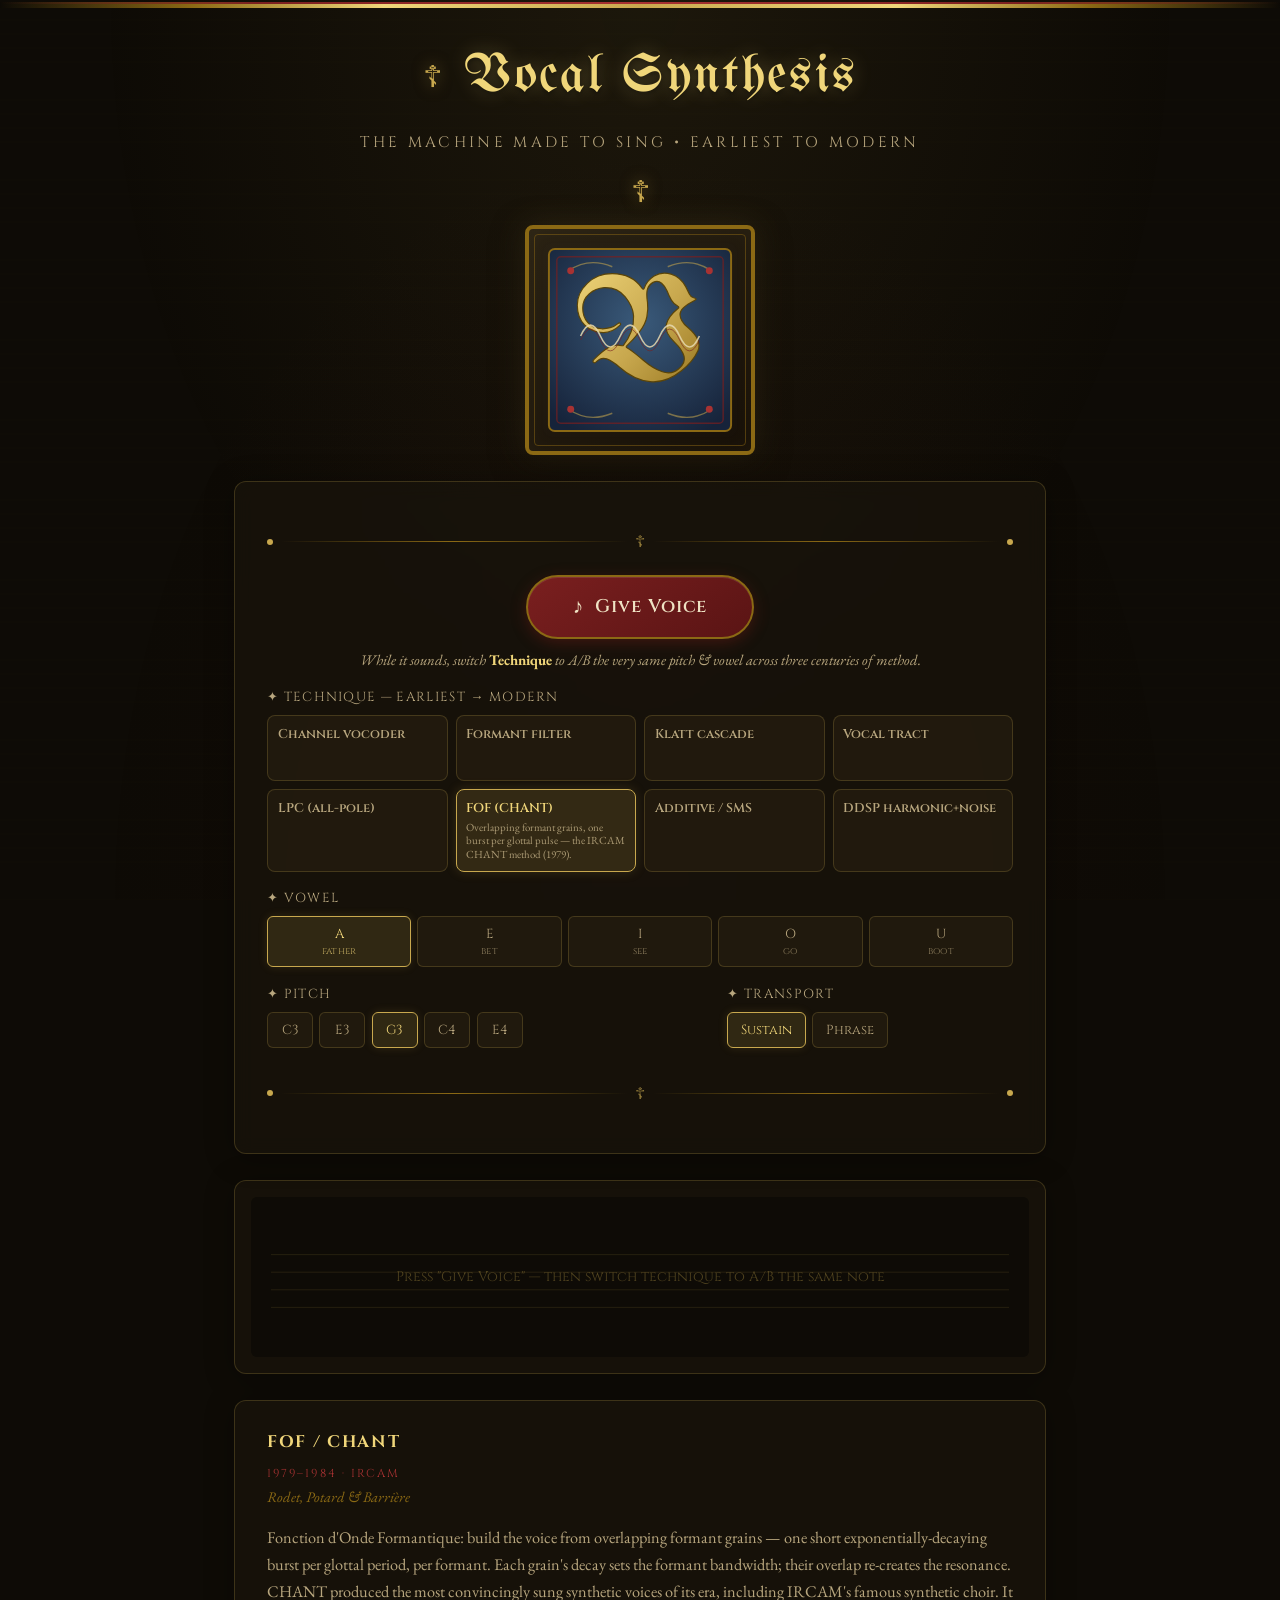
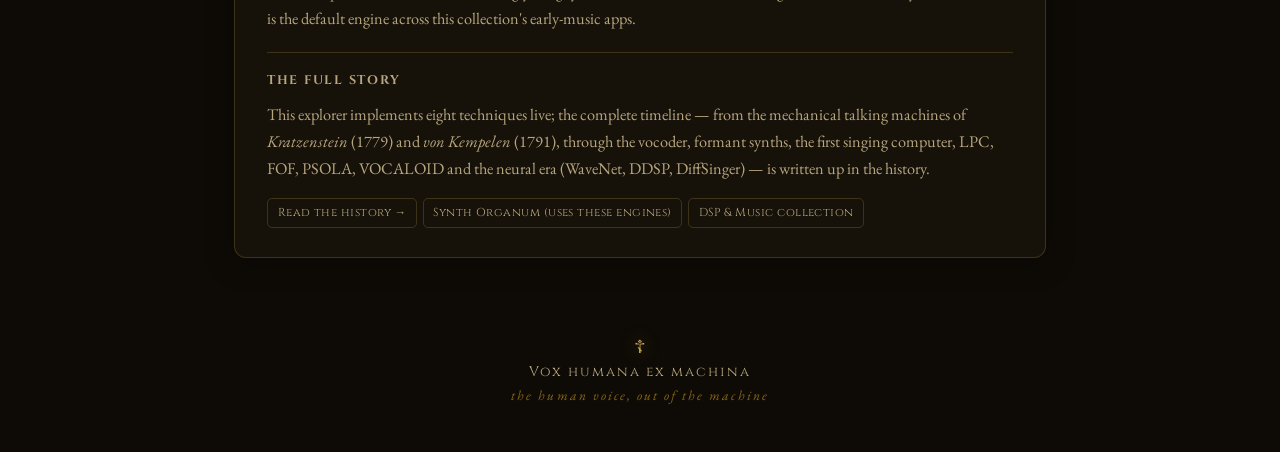
==== desktop.html @ 83439be7 "Add Vocal_Synthesis: high-quality Web Audio synthesizer Recreates an early-Western-music style in th" ====
<!DOCTYPE html>
<html lang="en">
<head>
    <meta charset="UTF-8">
    <meta name="viewport" content="width=device-width, initial-scale=1.0">
    <title>Vocal Synthesis — An Explorer of Singing-Voice Synthesis</title>
    <link rel="preconnect" href="https://fonts.googleapis.com">
    <link rel="preconnect" href="https://fonts.gstatic.com" crossorigin>
    <link href="https://fonts.googleapis.com/css2?family=UnifrakturMaguntia&family=Cinzel:wght@400;600;700&family=EB+Garamond:ital,wght@0,400;0,600;1,400&display=swap" rel="stylesheet">
    <link rel="stylesheet" href="style.css">
</head>
<body>
    <div class="icon-border-top"></div>

    <header>
        <div class="cross-ornament">&#x2626;</div>
        <h1>Vocal Synthesis</h1>
        <p class="subtitle">The Machine Made to Sing &#8226; Earliest to Modern</p>
        <div class="cross-ornament">&#x2626;</div>
    </header>

    <main>
        <!-- Illuminated initial: a larynx / waveform "V" -->
        <div class="icon-frame" id="mainIcon">
            <svg viewBox="0 0 200 200" xmlns="http://www.w3.org/2000/svg" role="img" aria-label="Illuminated initial V — a singing larynx">
                <defs>
                    <linearGradient id="gold" x1="0" y1="0" x2="1" y2="1">
                        <stop offset="0" stop-color="#f0d67a"/><stop offset="0.5" stop-color="#c8a84e"/><stop offset="1" stop-color="#8b6914"/>
                    </linearGradient>
                    <radialGradient id="halo" cx="0.5" cy="0.4" r="0.7">
                        <stop offset="0" stop-color="#3a5a7a"/><stop offset="1" stop-color="#16233a"/>
                    </radialGradient>
                </defs>
                <rect x="8" y="8" width="184" height="184" rx="6" fill="url(#halo)" stroke="#8b6914" stroke-width="2"/>
                <rect x="16" y="16" width="168" height="168" rx="4" fill="none" stroke="#7a1f1f" stroke-width="1.5" opacity="0.7"/>
                <!-- vine flourishes -->
                <path d="M28 30 q20 -14 44 -4 M172 30 q-20 -14 -44 -4 M28 170 q20 14 44 4 M172 170 q-20 14 -44 4" fill="none" stroke="#c8a84e" stroke-width="1.4" opacity="0.55"/>
                <circle cx="30" cy="30" r="3.5" fill="#a83232"/><circle cx="170" cy="30" r="3.5" fill="#a83232"/>
                <circle cx="30" cy="170" r="3.5" fill="#a83232"/><circle cx="170" cy="170" r="3.5" fill="#a83232"/>
                <!-- initial V -->
                <text x="100" y="140" text-anchor="middle" font-family="UnifrakturMaguntia, serif" font-size="150" fill="url(#gold)" stroke="#5a4408" stroke-width="1.2">V</text>
                <!-- a sound-wave / vocal-fold ripple crossing the initial -->
                <g opacity="0.85" stroke="#e8d9b0" stroke-width="1.6" fill="none">
                    <path d="M40 96 q10 -22 20 0 t20 0 t20 0 t20 0 t20 0 t20 0"/>
                </g>
                <path d="M40 96 q10 -22 20 0 t20 0 t20 0 t20 0 t20 0 t20 0" fill="none" stroke="#7a1f1f" stroke-width="1" opacity="0.6" transform="translate(0,4)"/>
            </svg>
        </div>

        <div class="controls-panel">
            <div class="ornament-line"><span class="ornament-dot"></span><span class="ornament-rule"></span><span class="ornament-cross">&#x2626;</span><span class="ornament-rule"></span><span class="ornament-dot"></span></div>

            <div class="transport">
                <button class="btn-chant" id="btnChant" onclick="toggleChant()">
                    <span class="btn-icon">&#x266A;</span>
                    <span class="btn-text">Give Voice</span>
                </button>
            </div>

            <p class="ab-hint">While it sounds, switch <strong>Technique</strong> to A/B the very same pitch &amp; vowel across three centuries of method.</p>

            <!-- Technique picker (generated from VocalVoices.TECHNIQUES) -->
            <div class="control-group">
                <label class="control-label">&#x2726; Technique &mdash; earliest &rarr; modern</label>
                <div class="tech-selector" id="techButtons"></div>
            </div>

            <!-- Vowel -->
            <div class="control-group">
                <label class="control-label">&#x2726; Vowel</label>
                <div class="mode-selector vowel-selector">
                    <button class="vowel-btn active" data-vowel="a" onclick="selectVowel('a')">A<small>father</small></button>
                    <button class="vowel-btn" data-vowel="e" onclick="selectVowel('e')">E<small>bet</small></button>
                    <button class="vowel-btn" data-vowel="i" onclick="selectVowel('i')">I<small>see</small></button>
                    <button class="vowel-btn" data-vowel="o" onclick="selectVowel('o')">O<small>go</small></button>
                    <button class="vowel-btn" data-vowel="u" onclick="selectVowel('u')">U<small>boot</small></button>
                </div>
            </div>

            <div class="sliders-grid two">
                <!-- Pitch -->
                <div class="control-group">
                    <label class="control-label">&#x2726; Pitch</label>
                    <div class="mode-selector pitch-selector">
                        <button class="pitch-btn" data-hz="130.81" onclick="selectPitch(130.81,this)">C3</button>
                        <button class="pitch-btn" data-hz="164.81" onclick="selectPitch(164.81,this)">E3</button>
                        <button class="pitch-btn active" data-hz="196.00" onclick="selectPitch(196.00,this)">G3</button>
                        <button class="pitch-btn" data-hz="261.63" onclick="selectPitch(261.63,this)">C4</button>
                        <button class="pitch-btn" data-hz="329.63" onclick="selectPitch(329.63,this)">E4</button>
                    </div>
                </div>
                <!-- Sustain vs phrase -->
                <div class="control-group">
                    <label class="control-label">&#x2726; Transport</label>
                    <div class="mode-selector transport-mode">
                        <button class="mode-btn active" data-mode="sustain" onclick="selectMode('sustain')">Sustain</button>
                        <button class="mode-btn" data-mode="phrase" onclick="selectMode('phrase')">Phrase</button>
                    </div>
                </div>
            </div>

            <div class="ornament-line"><span class="ornament-dot"></span><span class="ornament-rule"></span><span class="ornament-cross">&#x2626;</span><span class="ornament-rule"></span><span class="ornament-dot"></span></div>
        </div>

        <div class="visualization-frame">
            <canvas id="vizCanvas" width="800" height="200"></canvas>
        </div>

        <!-- Selected-technique dossier -->
        <div class="about-panel">
            <h2 id="infoTitle">FOF / CHANT</h2>
            <div class="era" id="infoEra">1979–1984 · IRCAM</div>
            <div class="who" id="infoWho">Rodet, Potard &amp; Barrière</div>
            <p id="infoBody"></p>
            <div class="lineage">
                <h3>The full story</h3>
                <p>This explorer implements eight techniques live; the complete timeline &mdash; from the mechanical talking machines of <em>Kratzenstein</em> (1779) and <em>von Kempelen</em> (1791), through the vocoder, formant synths, the first singing computer, LPC, FOF, PSOLA, VOCALOID and the neural era (WaveNet, DDSP, DiffSinger) &mdash; is written up in the history.</p>
                <div class="lineage-chain">
                    <a href="HISTORY.md">Read the history &rarr;</a>
                    <a href="https://brendanjameslynskey.github.io/Synth_Organum/">Synth&nbsp;Organum (uses these engines)</a>
                    <a href="https://github.com/BrendanJamesLynskey/DSP_and_Music">DSP &amp; Music collection</a>
                </div>
            </div>
        </div>
    </main>

    <footer>
        <div class="cross-ornament small">&#x2626;</div>
        <p>Vox humana ex machina</p>
        <p class="latin">the human voice, out of the machine</p>
    </footer>

    <script src="vocal-voices.js"></script>
    <script src="app.js"></script>
</body>
</html>
---- style.css ----
/* === Vocal Synthesis — Styles (medieval manuscript: parchment, ink, gold) === */

:root {
    --gold: #c8a84e;
    --gold-bright: #f0d67a;
    --gold-dark: #8b6914;
    --accent: #7a1f1f;          /* vermilion rubric */
    --accent-light: #a83232;
    --ink: #1c1710;
    --ink-deep: #100c07;
    --panel-line: rgba(200, 168, 78, 0.22);
    --parchment: #efe3c4;
    --text-main: #e8d9b0;
    --text-dim: #b8a67e;
    --bg-dark: #0e0b06;
    --bg-panel: rgba(24, 19, 11, 0.85);
}

* { margin: 0; padding: 0; box-sizing: border-box; }

body {
    font-family: 'EB Garamond', 'Cormorant Garamond', Georgia, serif;
    background: var(--bg-dark);
    color: var(--text-main);
    min-height: 100vh;
    overflow-x: hidden;
    position: relative;
}

body::before {
    content: '';
    position: fixed;
    inset: 0;
    background:
        radial-gradient(ellipse at 50% 0%, rgba(200, 168, 78, 0.08) 0%, transparent 60%),
        radial-gradient(ellipse at 50% 100%, rgba(122, 31, 31, 0.06) 0%, transparent 60%);
    pointer-events: none;
    z-index: 0;
}

/* Faint ruled-manuscript / four-line stave texture */
body::after {
    content: '';
    position: fixed;
    inset: 0;
    background-image:
        url("data:image/svg+xml,%3Csvg xmlns='http://www.w3.org/2000/svg' width='80' height='80' viewBox='0 0 80 80'%3E%3Cpath d='M0 20h80M0 34h80M0 48h80M0 62h80' stroke='%23c8a84e' stroke-width='0.3' opacity='0.05'/%3E%3C/svg%3E");
    pointer-events: none;
    z-index: 0;
}

.icon-border-top {
    height: 6px;
    background: linear-gradient(90deg, transparent 0%, var(--gold-dark) 15%, var(--gold-bright) 30%, var(--gold) 50%, var(--gold-bright) 70%, var(--gold-dark) 85%, transparent 100%);
    position: relative;
    z-index: 10;
}
.icon-border-top::after {
    content: '';
    display: block;
    height: 2px;
    margin-top: 2px;
    background: linear-gradient(90deg, transparent 0%, var(--accent) 20%, var(--accent-light) 50%, var(--accent) 80%, transparent 100%);
}

header {
    text-align: center;
    padding: 2.5rem 1rem 1.2rem;
    position: relative;
    z-index: 5;
    display: flex;
    align-items: center;
    justify-content: center;
    gap: 1.4rem;
    flex-wrap: wrap;
}
.cross-ornament { font-size: 1.9rem; color: var(--gold); text-shadow: 0 0 15px rgba(200, 168, 78, 0.5); line-height: 1; }
.cross-ornament.small { font-size: 1.1rem; }

h1 {
    font-family: 'UnifrakturMaguntia', 'Cinzel', serif;
    font-size: clamp(2rem, 5vw, 3.4rem);
    font-weight: 400;
    color: var(--gold-bright);
    text-shadow: 0 0 20px rgba(240, 214, 122, 0.3), 0 2px 4px rgba(0, 0, 0, 0.5);
    letter-spacing: 0.04em;
}
.subtitle {
    font-family: 'Cinzel', serif;
    font-size: 0.95rem;
    color: var(--text-dim);
    letter-spacing: 0.22em;
    text-transform: uppercase;
    margin-top: 0.3rem;
    flex-basis: 100%;
}

main { max-width: 860px; margin: 0 auto; padding: 0 1.5rem 3rem; position: relative; z-index: 5; }

/* Illuminated-initial frame (inline SVG lives inside) */
.icon-frame {
    width: 230px;
    margin: 0 auto 1.6rem;
    padding: 12px;
    background: linear-gradient(145deg, #2a2214, #171008);
    border: 4px solid var(--gold-dark);
    border-radius: 8px;
    box-shadow: 0 0 30px rgba(200, 168, 78, 0.15), inset 0 0 20px rgba(200, 168, 78, 0.05), 0 8px 32px rgba(0, 0, 0, 0.5);
    position: relative;
    cursor: pointer;
    transition: box-shadow 0.5s ease, transform 0.3s ease;
    overflow: hidden;
}
.icon-frame:hover { box-shadow: 0 0 50px rgba(200, 168, 78, 0.25), inset 0 0 30px rgba(200, 168, 78, 0.08), 0 8px 32px rgba(0, 0, 0, 0.5); transform: scale(1.02); }
.icon-frame.active { box-shadow: 0 0 60px rgba(240, 214, 122, 0.35), inset 0 0 30px rgba(200, 168, 78, 0.1), 0 8px 32px rgba(0, 0, 0, 0.5); border-color: var(--gold-bright); }
.icon-frame::before { content: ''; position: absolute; inset: 5px; border: 1px solid var(--gold-dark); border-radius: 4px; opacity: 0.5; pointer-events: none; z-index: 2; }
.icon-frame svg { width: 100%; height: auto; display: block; position: relative; z-index: 1; }

.controls-panel {
    background: var(--bg-panel);
    border: 1px solid var(--panel-line);
    border-radius: 12px;
    padding: 2rem;
    margin-bottom: 1.6rem;
    backdrop-filter: blur(10px);
    box-shadow: 0 4px 30px rgba(0, 0, 0, 0.3);
}

.ornament-line { display: flex; align-items: center; gap: 0.5rem; margin: 1.1rem 0; }
.ornament-dot { width: 6px; height: 6px; background: var(--gold); border-radius: 50%; flex-shrink: 0; }
.ornament-rule { flex: 1; height: 1px; background: linear-gradient(90deg, transparent, var(--gold-dark), transparent); }
.ornament-cross { color: var(--gold); font-size: 1rem; flex-shrink: 0; opacity: 0.7; }

.transport { display: flex; justify-content: center; margin: 1.4rem 0 0.7rem; }
.btn-chant {
    font-family: 'Cinzel', serif;
    font-size: 1.15rem;
    font-weight: 600;
    color: var(--parchment);
    background: linear-gradient(145deg, var(--accent), #5a1414);
    border: 2px solid var(--gold-dark);
    border-radius: 50px;
    padding: 1rem 2.8rem;
    cursor: pointer;
    transition: all 0.3s ease;
    display: flex;
    align-items: center;
    gap: 0.7rem;
    box-shadow: 0 4px 15px rgba(122, 31, 31, 0.4), inset 0 1px 0 rgba(255, 255, 255, 0.1);
    letter-spacing: 0.05em;
}
.btn-chant:hover { background: linear-gradient(145deg, var(--accent-light), var(--accent)); border-color: var(--gold); box-shadow: 0 4px 20px rgba(122, 31, 31, 0.6), 0 0 20px rgba(200, 168, 78, 0.2); transform: translateY(-1px); }
.btn-chant:active { transform: translateY(1px); }
.btn-chant.playing { background: linear-gradient(145deg, #35502a, #223618); border-color: var(--gold-bright); animation: glowPulse 3s ease-in-out infinite; }
@keyframes glowPulse {
    0%, 100% { box-shadow: 0 4px 20px rgba(53, 80, 42, 0.4), 0 0 20px rgba(240, 214, 122, 0.1); }
    50% { box-shadow: 0 4px 25px rgba(53, 80, 42, 0.6), 0 0 35px rgba(240, 214, 122, 0.25); }
}
.btn-icon { font-size: 1.3rem; }

.ab-hint { text-align: center; font-size: 0.92rem; color: var(--text-dim); font-style: italic; margin: 0.2rem 0 1.2rem; }
.ab-hint strong { color: var(--gold-bright); font-style: normal; }

.control-label { display: block; font-family: 'Cinzel', serif; font-size: 0.82rem; color: var(--text-dim); letter-spacing: 0.1em; margin-bottom: 0.55rem; text-transform: uppercase; }
.control-group { margin-bottom: 1.1rem; }

/* Technique picker — a wrapped grid of rich buttons */
.tech-selector { display: grid; grid-template-columns: repeat(4, 1fr); gap: 0.5rem; }
@media (max-width: 720px) { .tech-selector { grid-template-columns: repeat(2, 1fr); } }
.tech-btn {
    font-family: 'Cinzel', serif;
    font-size: 0.8rem;
    font-weight: 600;
    color: var(--text-dim);
    background: rgba(40, 32, 18, 0.6);
    border: 1px solid var(--panel-line);
    border-radius: 8px;
    padding: 0.6rem 0.6rem;
    cursor: pointer;
    transition: all 0.2s ease;
    text-align: left;
    display: flex;
    flex-direction: column;
    gap: 0.25rem;
    min-height: 66px;
}
.tech-btn small { font-family: 'EB Garamond', serif; font-size: 0.68rem; font-weight: 400; letter-spacing: 0; line-height: 1.25; color: var(--text-dim); opacity: 0.7; display: none; }
.tech-btn:hover { background: rgba(200, 168, 78, 0.1); border-color: var(--gold-dark); color: var(--gold-bright); }
.tech-btn.active { color: var(--gold-bright); background: rgba(200, 168, 78, 0.16); border-color: var(--gold); box-shadow: 0 0 12px rgba(200, 168, 78, 0.18); }
.tech-btn.active small { display: block; opacity: 0.9; }

.mode-selector { display: flex; gap: 0.4rem; flex-wrap: wrap; }
.mode-btn, .vowel-btn, .pitch-btn {
    font-family: 'Cinzel', serif;
    font-size: 0.82rem;
    color: var(--text-dim);
    background: rgba(40, 32, 18, 0.6);
    border: 1px solid var(--panel-line);
    border-radius: 6px;
    padding: 0.5rem 0.8rem;
    cursor: pointer;
    transition: all 0.2s ease;
    min-width: 46px;
    text-align: center;
}
.mode-btn:hover, .vowel-btn:hover, .pitch-btn:hover { background: rgba(200, 168, 78, 0.1); border-color: var(--gold-dark); }
.mode-btn.active, .vowel-btn.active, .pitch-btn.active { color: var(--gold-bright); background: rgba(200, 168, 78, 0.15); border-color: var(--gold); box-shadow: 0 0 10px rgba(200, 168, 78, 0.15); }
.vowel-btn small { display: block; font-size: 0.6rem; letter-spacing: 0.02em; opacity: 0.7; margin-top: 2px; text-transform: none; }
.vowel-selector .vowel-btn { flex: 1; }

.sliders-grid { display: grid; grid-template-columns: 1fr 1fr; gap: 0.5rem 2rem; }
.sliders-grid.two { grid-template-columns: 3fr 2fr; }
@media (max-width: 600px) { .sliders-grid, .sliders-grid.two { grid-template-columns: 1fr; } }

.visualization-frame { background: var(--bg-panel); border: 1px solid var(--panel-line); border-radius: 12px; padding: 1rem; overflow: hidden; box-shadow: 0 4px 30px rgba(0, 0, 0, 0.3); margin-bottom: 1.6rem; }
#vizCanvas { width: 100%; height: 160px; display: block; border-radius: 6px; }

/* Selected-technique dossier panel */
.about-panel {
    background: var(--bg-panel);
    border: 1px solid var(--panel-line);
    border-radius: 12px;
    padding: 1.8rem 2rem;
    box-shadow: 0 4px 30px rgba(0, 0, 0, 0.3);
    line-height: 1.65;
}
.about-panel h2 { font-family: 'Cinzel', serif; font-size: 1.05rem; letter-spacing: 0.1em; text-transform: uppercase; color: var(--gold-bright); margin-bottom: 0.4rem; }
.about-panel .era { font-family: 'Cinzel', serif; font-size: 0.72rem; letter-spacing: 0.18em; text-transform: uppercase; color: var(--accent-light); margin-bottom: 0.15rem; }
.about-panel .who { font-family: 'EB Garamond', serif; font-style: italic; font-size: 0.92rem; color: var(--gold-dark); margin-bottom: 1rem; }
.about-panel p { color: var(--text-dim); font-size: 1.02rem; margin-bottom: 0.9rem; }
.about-panel p:last-child { margin-bottom: 0; }
.lineage { margin-top: 1.2rem; padding-top: 1.1rem; border-top: 1px solid var(--panel-line); }
.lineage h3 { font-family: 'Cinzel', serif; font-size: 0.78rem; letter-spacing: 0.14em; text-transform: uppercase; color: var(--text-dim); margin-bottom: 0.7rem; }
.lineage-chain { display: flex; flex-wrap: wrap; gap: 0.35rem; align-items: center; font-family: 'Cinzel', serif; font-size: 0.72rem; letter-spacing: 0.04em; }
.lineage-chain a { color: var(--text-dim); text-decoration: none; padding: 0.3rem 0.6rem; border: 1px solid var(--panel-line); border-radius: 5px; transition: all 0.2s ease; white-space: nowrap; }
.lineage-chain a:hover { color: var(--gold-bright); border-color: var(--gold); }

footer { text-align: center; padding: 2rem 1rem 3rem; position: relative; z-index: 5; }
footer p { font-family: 'Cinzel', serif; font-size: 0.85rem; color: var(--text-dim); letter-spacing: 0.15em; margin-top: 0.5rem; }
footer .latin { font-family: 'EB Garamond', serif; font-style: italic; font-size: 0.85rem; color: var(--gold-dark); margin-top: 0.3rem; }

::-webkit-scrollbar { width: 8px; }
::-webkit-scrollbar-track { background: var(--bg-dark); }
::-webkit-scrollbar-thumb { background: var(--gold-dark); border-radius: 4px; }
::-webkit-scrollbar-thumb:hover { background: var(--gold); }
::selection { background: rgba(200, 168, 78, 0.3); color: var(--parchment); }
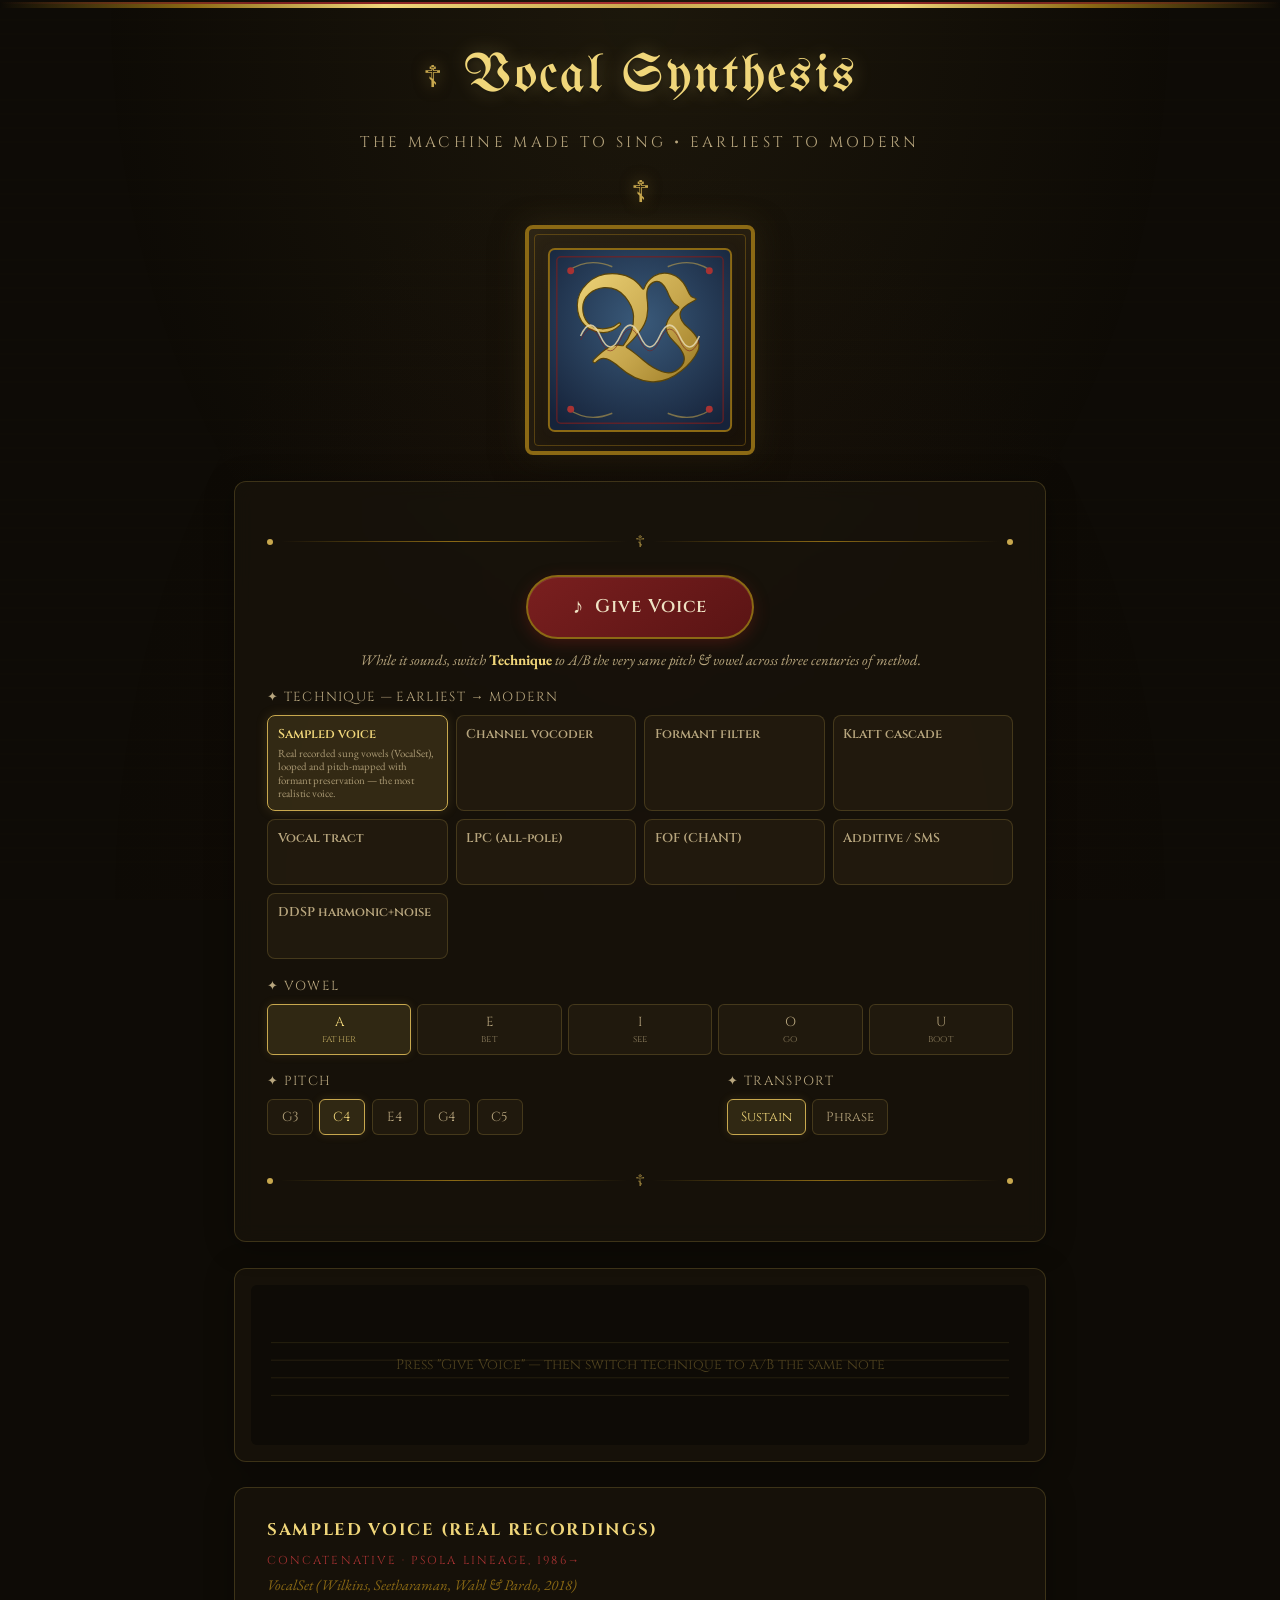
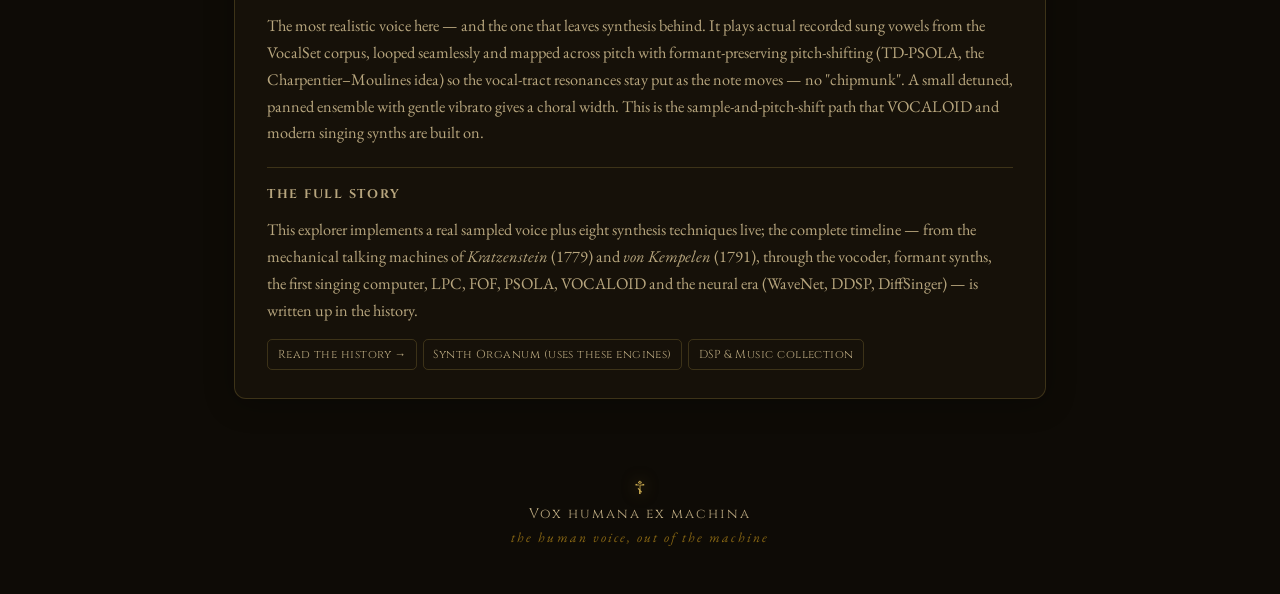
==== commit 997bc2fe: "Add real sampled-voice engine (VocalSet) as the flagship voice The pure-synthesis engines never soun" ====
--- a/desktop.html
+++ b/desktop.html
@@ -82,11 +82,11 @@
                 <div class="control-group">
                     <label class="control-label">&#x2726; Pitch</label>
                     <div class="mode-selector pitch-selector">
-                        <button class="pitch-btn" data-hz="130.81" onclick="selectPitch(130.81,this)">C3</button>
-                        <button class="pitch-btn" data-hz="164.81" onclick="selectPitch(164.81,this)">E3</button>
-                        <button class="pitch-btn active" data-hz="196.00" onclick="selectPitch(196.00,this)">G3</button>
-                        <button class="pitch-btn" data-hz="261.63" onclick="selectPitch(261.63,this)">C4</button>
+                        <button class="pitch-btn" data-hz="196.00" onclick="selectPitch(196.00,this)">G3</button>
+                        <button class="pitch-btn active" data-hz="261.63" onclick="selectPitch(261.63,this)">C4</button>
                         <button class="pitch-btn" data-hz="329.63" onclick="selectPitch(329.63,this)">E4</button>
+                        <button class="pitch-btn" data-hz="392.00" onclick="selectPitch(392.00,this)">G4</button>
+                        <button class="pitch-btn" data-hz="523.25" onclick="selectPitch(523.25,this)">C5</button>
                     </div>
                 </div>
                 <!-- Sustain vs phrase -->
@@ -114,7 +114,7 @@
             <p id="infoBody"></p>
             <div class="lineage">
                 <h3>The full story</h3>
-                <p>This explorer implements eight techniques live; the complete timeline &mdash; from the mechanical talking machines of <em>Kratzenstein</em> (1779) and <em>von Kempelen</em> (1791), through the vocoder, formant synths, the first singing computer, LPC, FOF, PSOLA, VOCALOID and the neural era (WaveNet, DDSP, DiffSinger) &mdash; is written up in the history.</p>
+                <p>This explorer implements a real sampled voice plus eight synthesis techniques live; the complete timeline &mdash; from the mechanical talking machines of <em>Kratzenstein</em> (1779) and <em>von Kempelen</em> (1791), through the vocoder, formant synths, the first singing computer, LPC, FOF, PSOLA, VOCALOID and the neural era (WaveNet, DDSP, DiffSinger) &mdash; is written up in the history.</p>
                 <div class="lineage-chain">
                     <a href="HISTORY.md">Read the history &rarr;</a>
                     <a href="https://brendanjameslynskey.github.io/Synth_Organum/">Synth&nbsp;Organum (uses these engines)</a>
